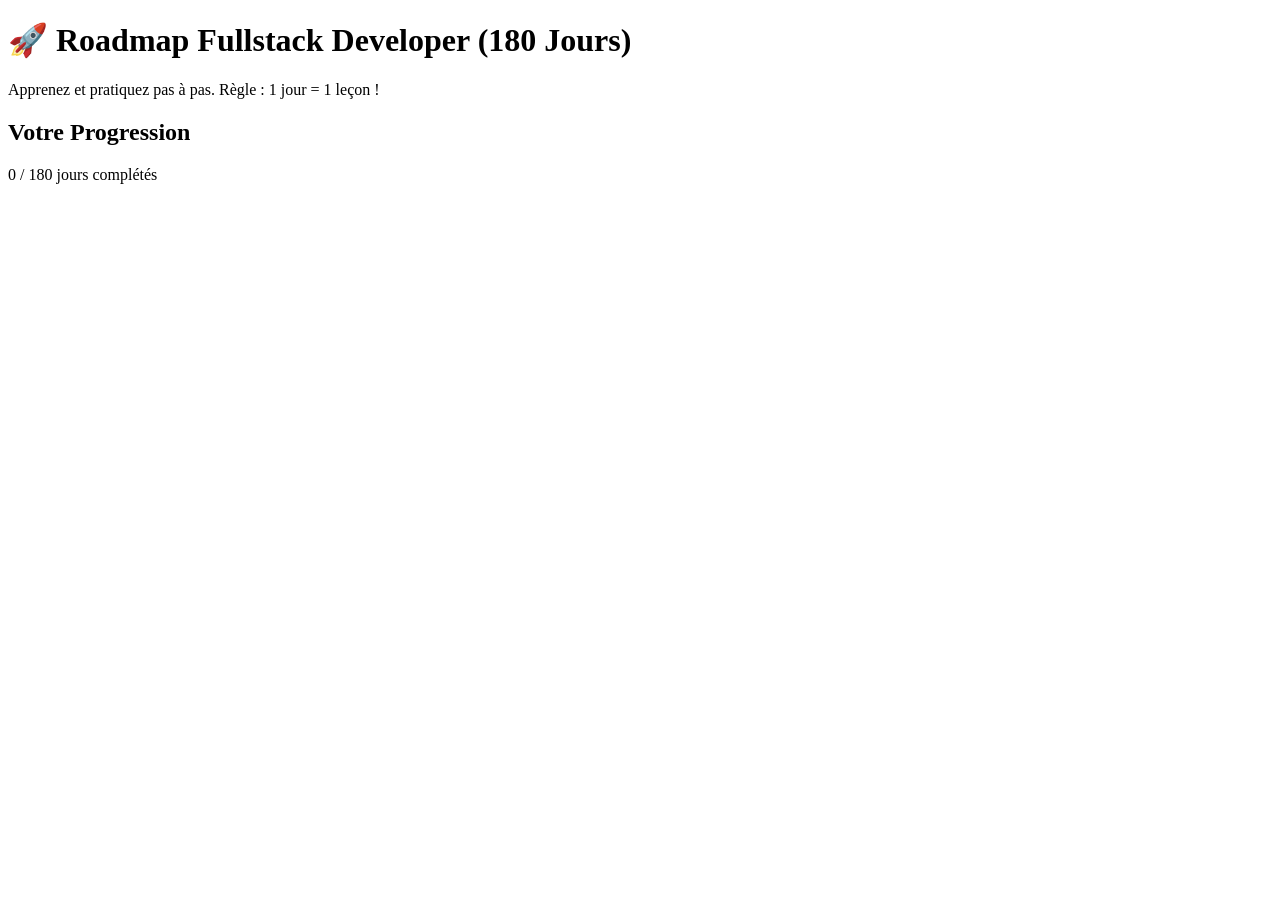
==== index.html @ 670cd20c "Add initial HTML structure for roadmap page" ====
<!DOCTYPE html>
<html lang="fr">
<head>
    <meta charset="UTF-8">
    <meta name="viewport" content="width=device-width, initial-scale=1.0">
    <title>Roadmap Fullstack 180 Jours</title>
    <link rel="stylesheet" href="style.css">
</head>
<body>
    <header>
        <h1>🚀 Roadmap Fullstack Developer (180 Jours)</h1>
        <p>Apprenez et pratiquez pas à pas. Règle : 1 jour = 1 leçon !</p>
    </header>

    <main class="container">
        <section class="progress-section">
            <h2>Votre Progression</h2>
            <div class="progress-bar">
                <div id="progress-fill" style="width: 0%;"></div>
            </div>
            <p><span id="completed-count">0</span> / 180 jours complétés</p>
        </section>

        <section class="roadmap-grid" id="roadmap-grid">
            <!-- Les cartes des leçons seront générées automatiquement par script.js -->
        </section>
    </main>

    <script src="script.js"></script>
</body>
</html>
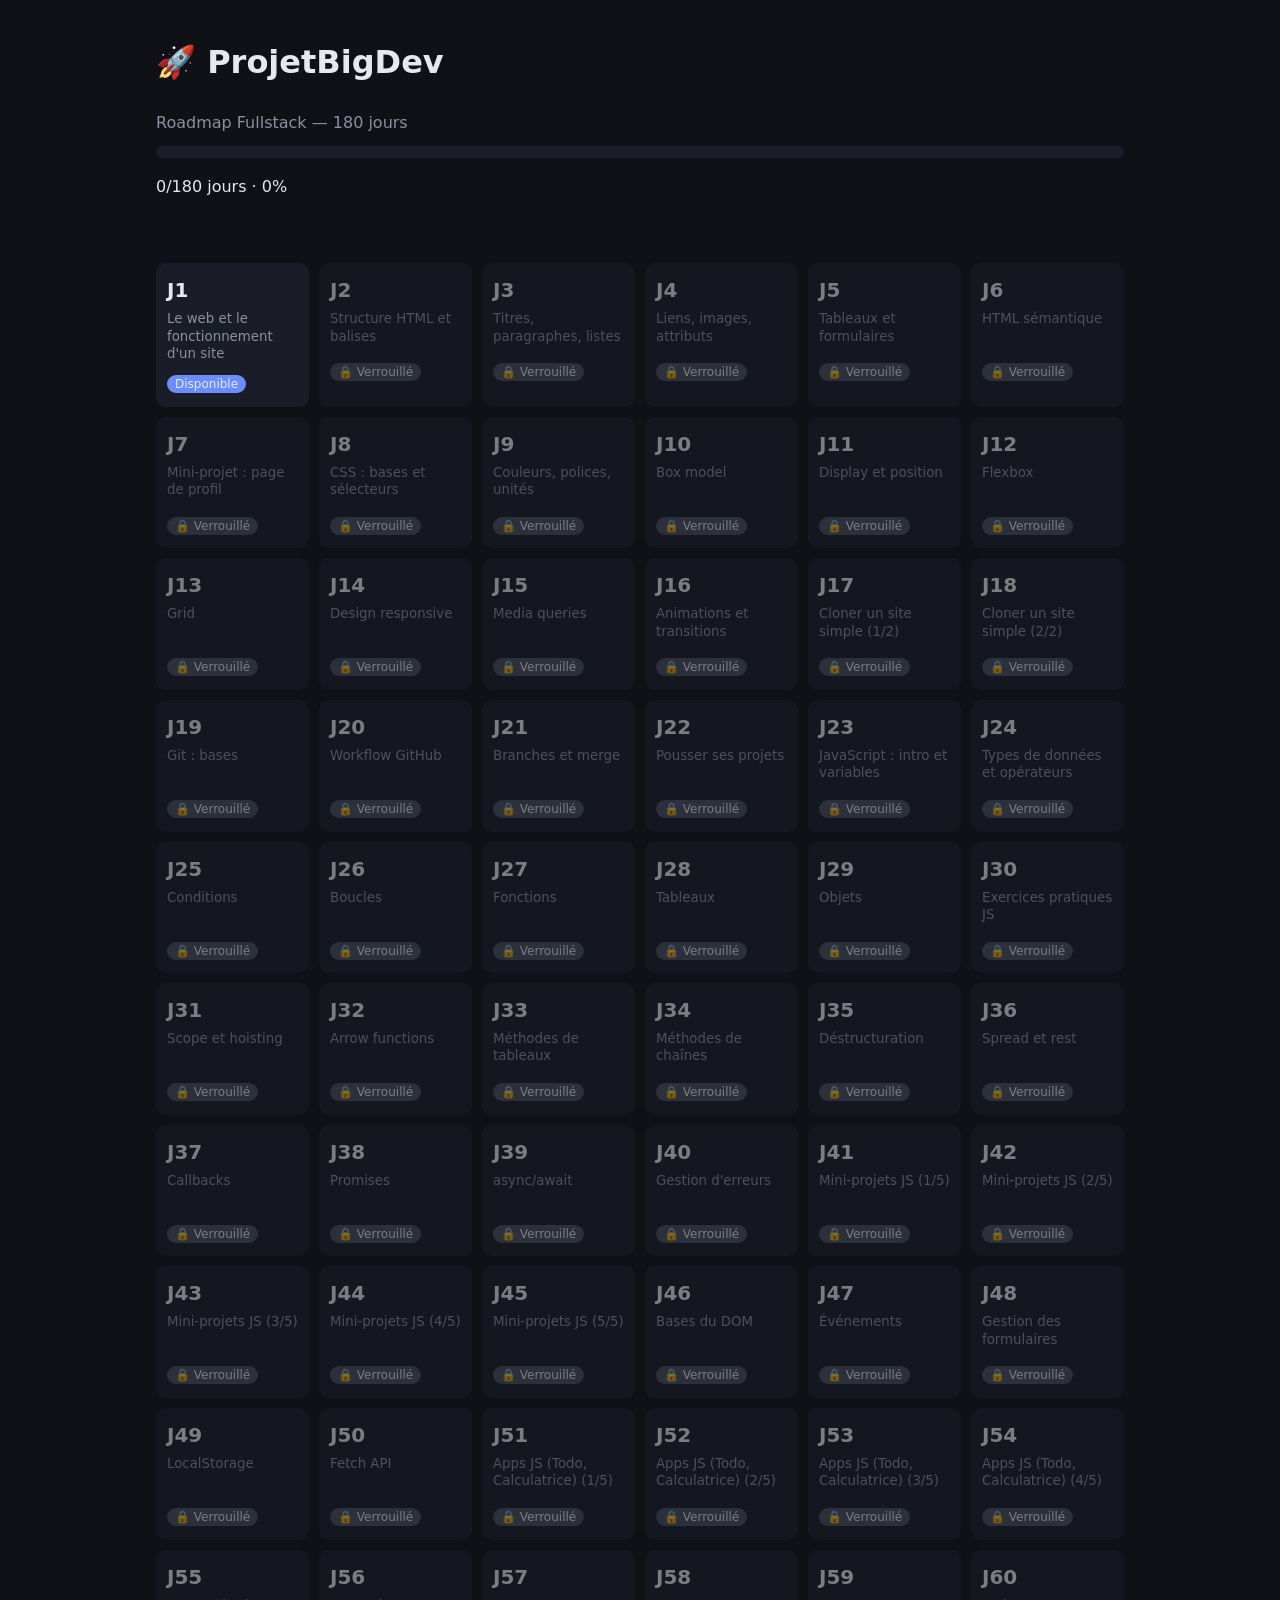
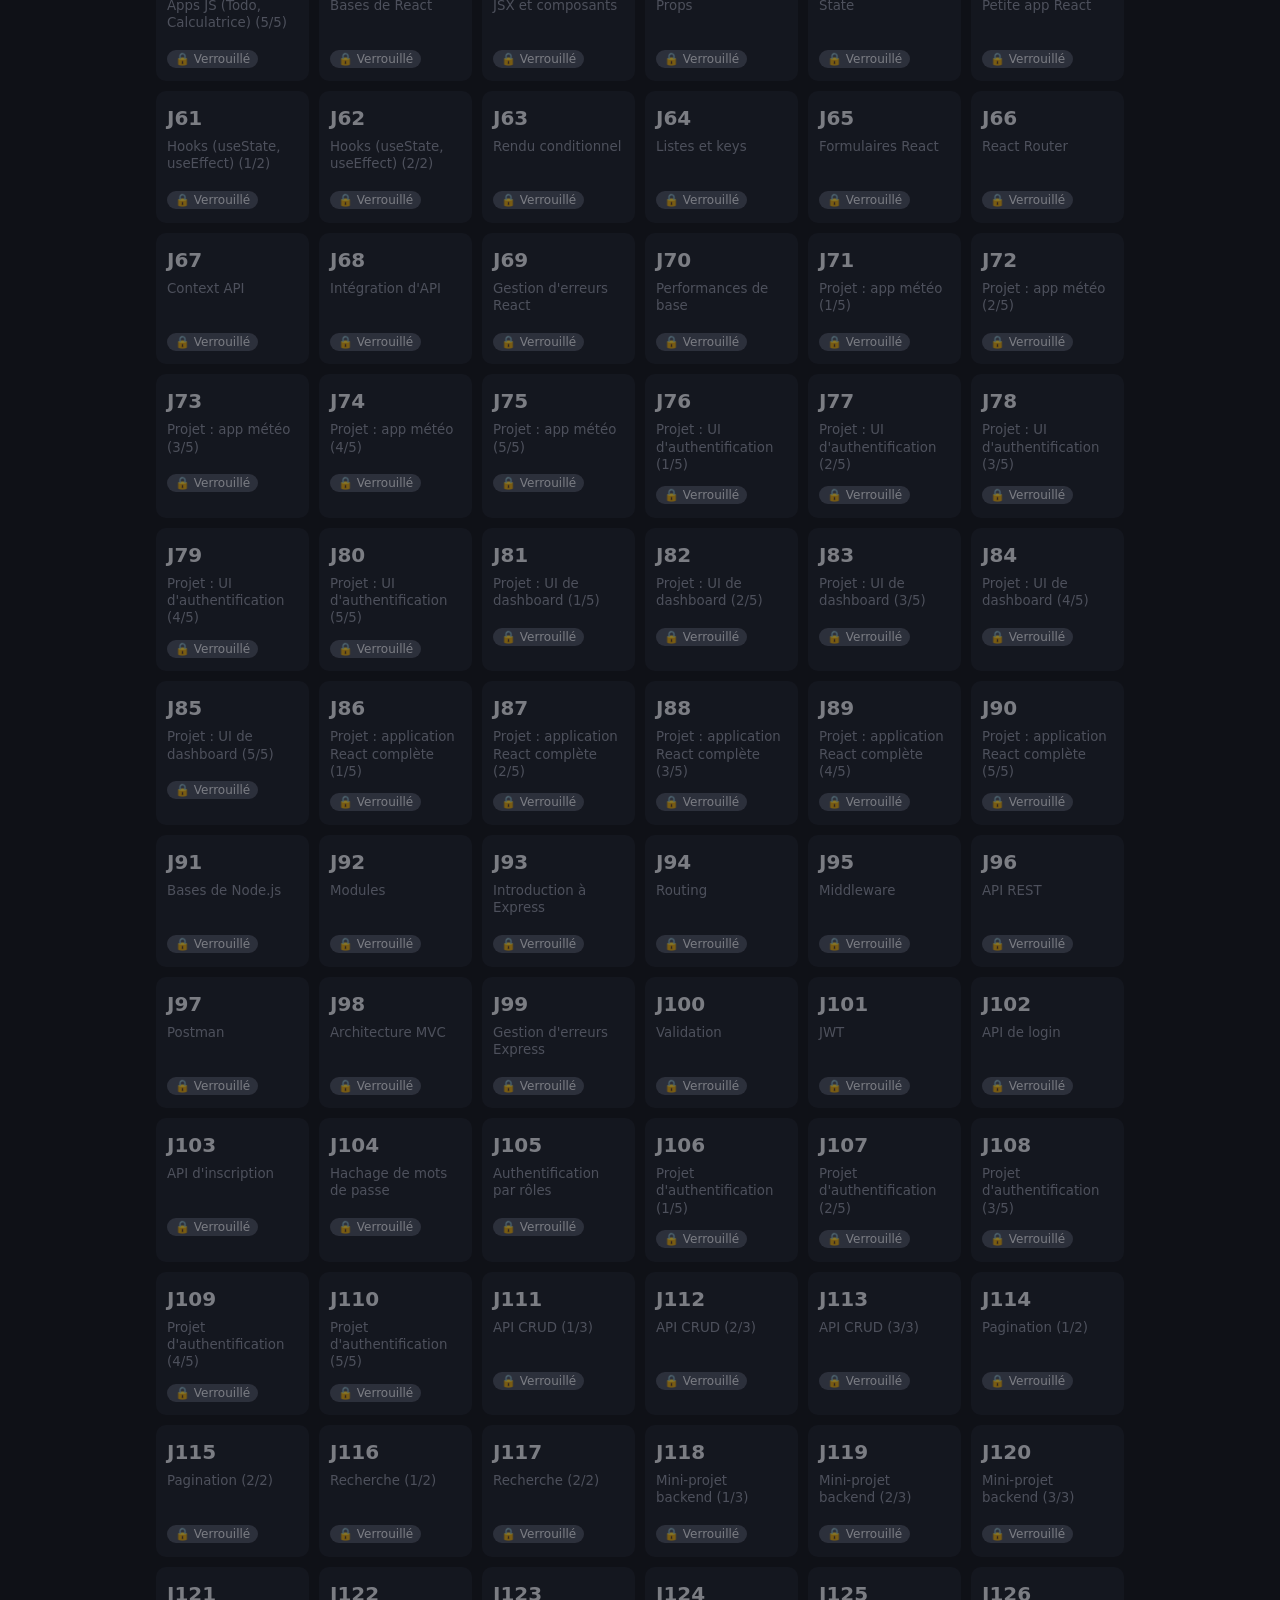
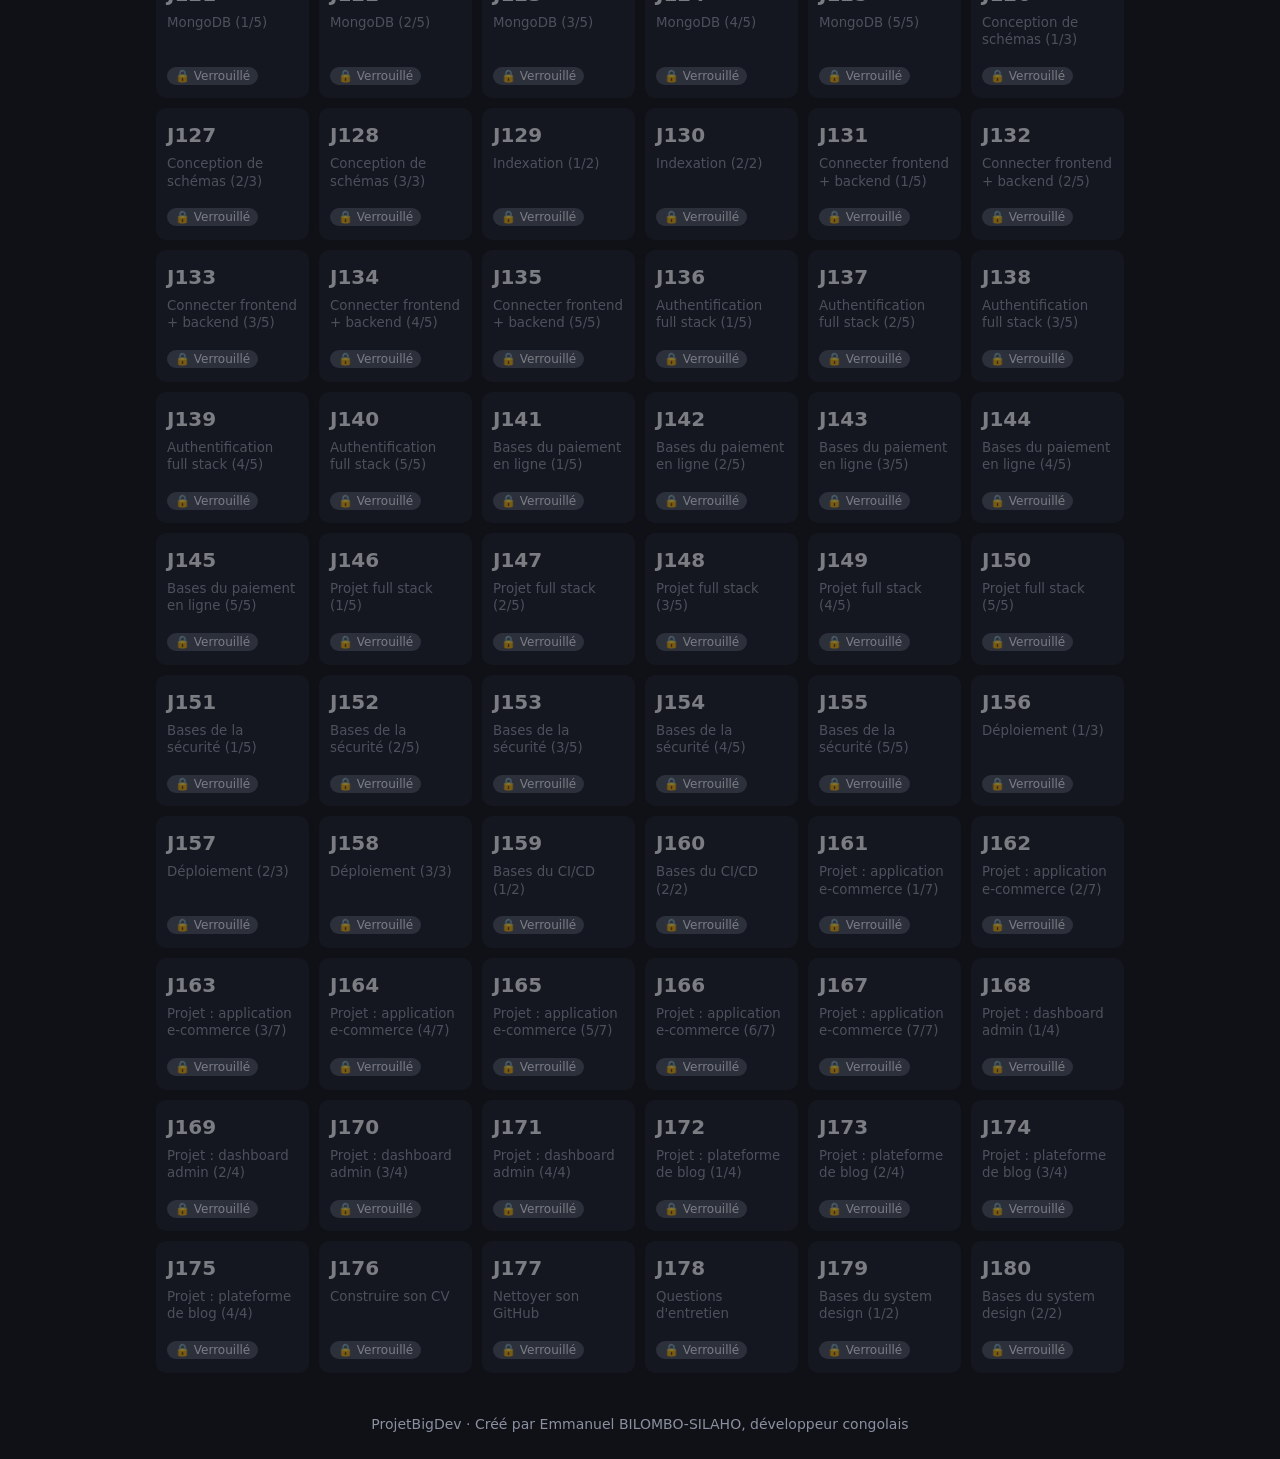
==== commit 961cdec2: "Add files via upload" ====
--- a/index.html
+++ b/index.html
@@ -1,31 +1,21 @@
 <!DOCTYPE html>
 <html lang="fr">
 <head>
-    <meta charset="UTF-8">
-    <meta name="viewport" content="width=device-width, initial-scale=1.0">
-    <title>Roadmap Fullstack 180 Jours</title>
-    <link rel="stylesheet" href="style.css">
+<meta charset="UTF-8">
+<meta name="viewport" content="width=device-width, initial-scale=1">
+<title>ProjetBigDev · Fullstack 180 jours</title>
+<link rel="stylesheet" href="style.css">
 </head>
 <body>
-    <header>
-        <h1>🚀 Roadmap Fullstack Developer (180 Jours)</h1>
-        <p>Apprenez et pratiquez pas à pas. Règle : 1 jour = 1 leçon !</p>
-    </header>
-
-    <main class="container">
-        <section class="progress-section">
-            <h2>Votre Progression</h2>
-            <div class="progress-bar">
-                <div id="progress-fill" style="width: 0%;"></div>
-            </div>
-            <p><span id="completed-count">0</span> / 180 jours complétés</p>
-        </section>
-
-        <section class="roadmap-grid" id="roadmap-grid">
-            <!-- Les cartes des leçons seront générées automatiquement par script.js -->
-        </section>
-    </main>
-
-    <script src="script.js"></script>
+<header>
+  <h1>🚀 ProjetBigDev</h1>
+  <p style="margin:0 0 10px;color:var(--m)">Roadmap Fullstack — 180 jours</p>
+  <div class="bar"><i id="fill"></i></div>
+  <p id="pct"></p>
+</header>
+<main><div class="grid" id="grid"></div></main>
+<footer style="text-align:center;color:var(--m);padding:24px 16px;font-size:14px">ProjetBigDev · Créé par Emmanuel BILOMBO-SILAHO, développeur congolais</footer>
+<script src="data.js"></script>
+<script src="app.js"></script>
 </body>
 </html>
--- a/style.css
+++ b/style.css
@@ -0,0 +1,27 @@
+:root{--bg:#0f1117;--c:#1a1d27;--t:#e6e8ef;--m:#8b90a0;--a:#6c8cff;--ok:#3ecf8e;--w:#f5a524;--l:#4a4f60}
+*{box-sizing:border-box}
+body{margin:0;font:16px/1.6 system-ui,sans-serif;background:var(--bg);color:var(--t)}
+main,header{max-width:1000px;margin:auto;padding:16px}
+a{color:var(--a)}
+.bar{height:12px;background:var(--c);border-radius:6px;overflow:hidden}
+.bar i{display:block;height:100%;width:0;background:var(--a);transition:width .4s}
+.grid{display:grid;grid-template-columns:repeat(auto-fill,minmax(150px,1fr));gap:10px;margin-top:16px}
+.card{background:var(--c);border-radius:10px;padding:10px;text-decoration:none;color:inherit;display:block;border:1px solid transparent}
+.card b{font-size:20px}
+.card small{display:block;color:var(--m);min-height:40px;line-height:1.3;margin:4px 0 8px}
+.card.locked{opacity:.5}
+.card:not(.locked):hover{border-color:var(--a)}
+.badge{font-size:12px;padding:2px 8px;border-radius:99px;background:var(--l)}
+.open .badge{background:var(--a)}
+.done .badge{background:var(--ok);color:#000}
+.wait .badge{background:var(--w);color:#000}
+textarea{width:100%;height:260px;background:#0a0c12;color:var(--t);border:1px solid var(--l);border-radius:8px;padding:10px;font:14px/1.5 ui-monospace,monospace;tab-size:2}
+button{background:var(--a);color:#fff;border:0;border-radius:8px;padding:10px 16px;font-size:15px;cursor:pointer}
+button:disabled{background:var(--l);cursor:not-allowed}
+pre{background:#0a0c12;border-radius:8px;padding:10px;min-height:80px;white-space:pre-wrap;margin:8px 0}
+.err{color:#ff6b6b}
+iframe{width:100%;height:240px;background:#fff;border:0;border-radius:8px}
+.row{display:flex;gap:8px;flex-wrap:wrap;align-items:center;margin:10px 0}
+code{background:var(--c);padding:1px 5px;border-radius:4px}
+section{background:var(--c);border-radius:10px;padding:4px 16px;margin:12px 0}
+label{display:block;margin:6px 0}
